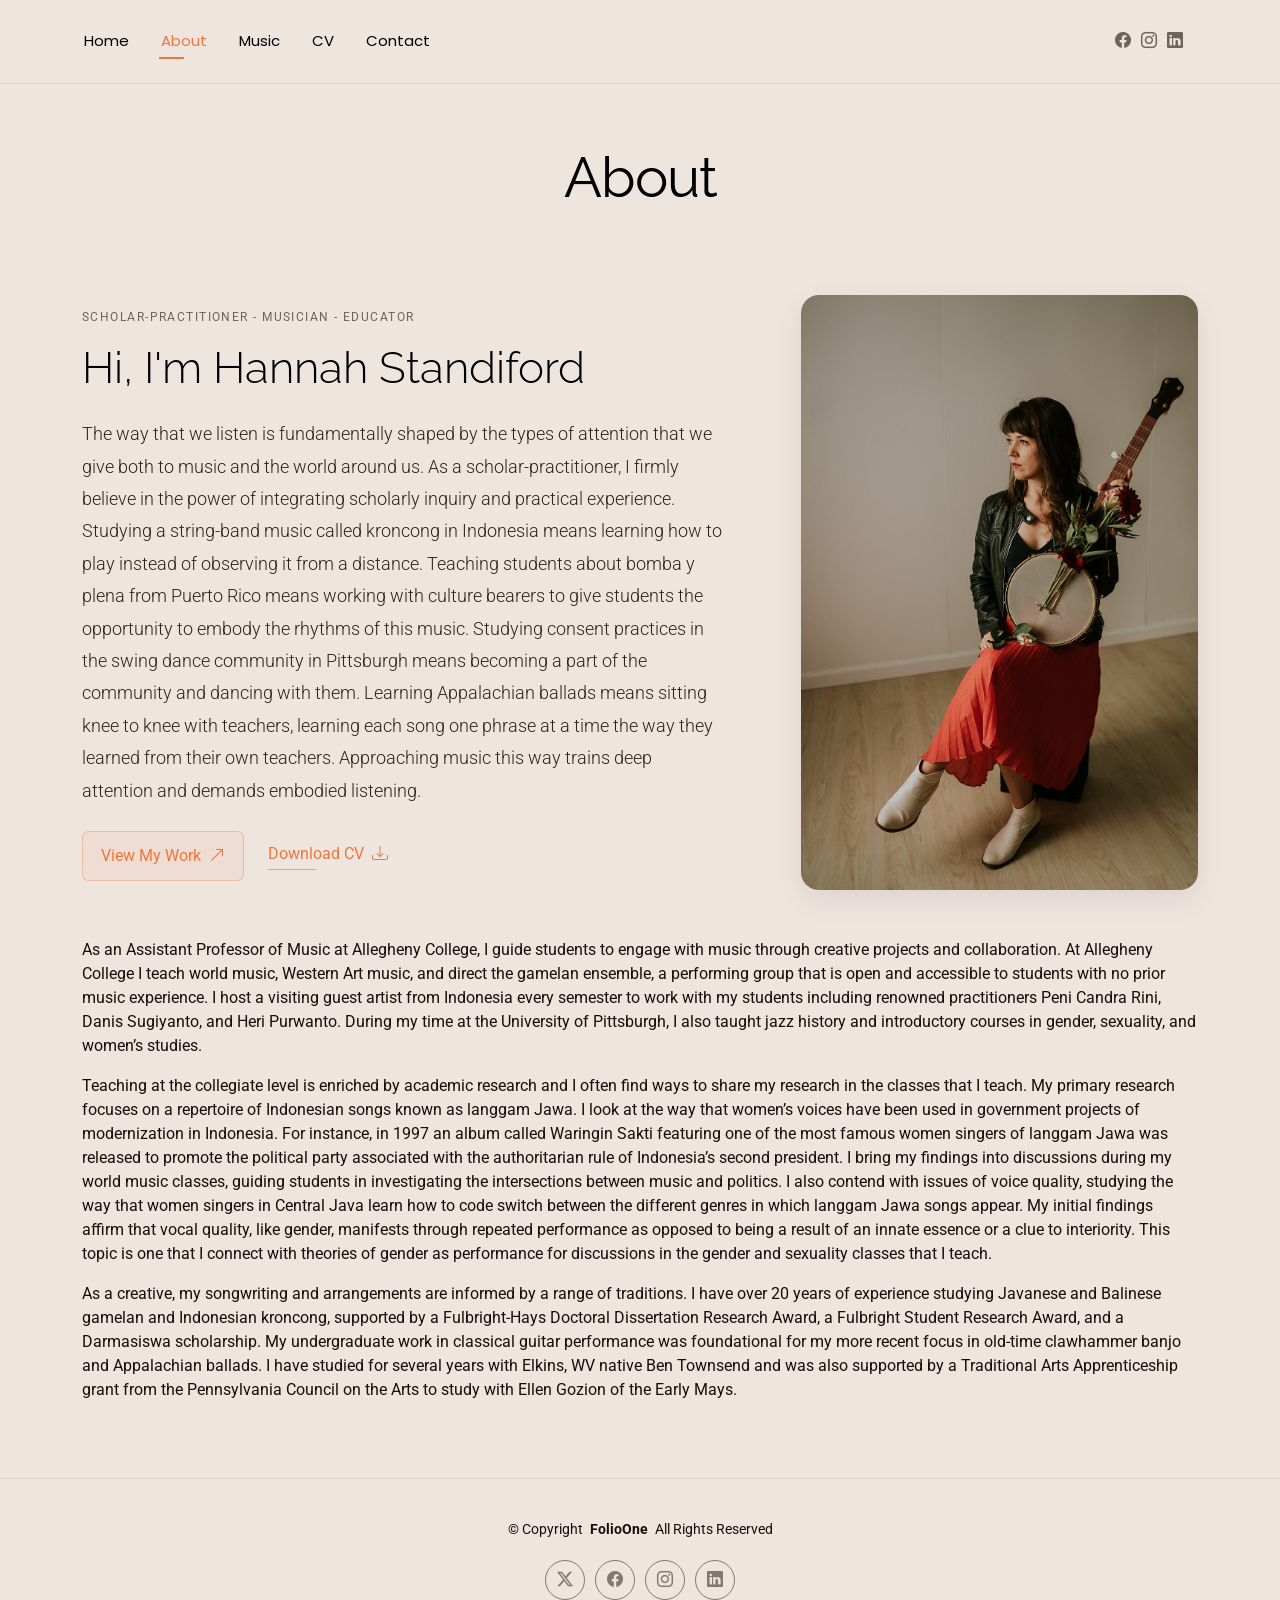
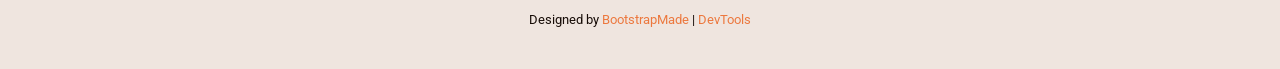
==== about.html @ afab9bd5 "complete first draft" ====
<!DOCTYPE html>
<html lang="en">

<head>
  <meta charset="utf-8">
  <meta content="width=device-width, initial-scale=1.0" name="viewport">
  <title>About Hannah</title>
  <meta name="description" content="">
  <meta name="keywords" content="">

  <!-- Favicons -->
  <link href="assets/img/favicon.png" rel="icon">
  <link href="assets/img/apple-touch-icon.png" rel="apple-touch-icon">

  <!-- Fonts -->
  <link href="https://fonts.googleapis.com" rel="preconnect">
  <link href="https://fonts.gstatic.com" rel="preconnect" crossorigin>
  <link href="https://fonts.googleapis.com/css2?family=Roboto:ital,wght@0,100;0,300;0,400;0,500;0,700;0,900;1,100;1,300;1,400;1,500;1,700;1,900&family=Poppins:ital,wght@0,100;0,200;0,300;0,400;0,500;0,600;0,700;0,800;0,900;1,100;1,200;1,300;1,400;1,500;1,600;1,700;1,800;1,900&family=Raleway:ital,wght@0,100;0,200;0,300;0,400;0,500;0,600;0,700;0,800;0,900;1,100;1,200;1,300;1,400;1,500;1,600;1,700;1,800;1,900&display=swap" rel="stylesheet">

  <!-- Vendor CSS Files -->
  <link href="assets/vendor/bootstrap/css/bootstrap.min.css" rel="stylesheet">
  <link href="assets/vendor/bootstrap-icons/bootstrap-icons.css" rel="stylesheet">
  <link href="assets/vendor/aos/aos.css" rel="stylesheet">
  <link href="assets/vendor/swiper/swiper-bundle.min.css" rel="stylesheet">
  <link href="assets/vendor/glightbox/css/glightbox.min.css" rel="stylesheet">

  <!-- Main CSS File -->
  <link href="assets/css/main.css" rel="stylesheet">

  <!-- =======================================================
  * Template Name: FolioOne
  * Template URL: https://bootstrapmade.com/folioone-bootstrap-portfolio-website-template/
  * Updated: Aug 23 2025 with Bootstrap v5.3.7
  * Author: BootstrapMade.com
  * License: https://bootstrapmade.com/license/
  ======================================================== -->
</head>

<body class="about-page">

  <header id="header" class="header d-flex align-items-center light-background sticky-top">
    <div class="container position-relative d-flex align-items-center justify-content-between">
      <nav id="navmenu" class="navmenu">
        <ul>
          <li><a href="index.html">Home</a></li>
          <li><a href="about.html" class="active">About</a></li>
          <li><a href="portfolio.html">Music</a></li>
          <li><a href="cv.pdf">CV</a></li>
          <li><a href="contact.html">Contact</a></li>
        </ul>
        <i class="mobile-nav-toggle d-xl-none bi bi-list"></i>
      </nav>

      <div class="header-social-links">
        <a href="https://www.facebook.com/hannah.m.standiford/" class="facebook"><i class="bi bi-facebook"></i></a>
        <a href="https://www.instagram.com/mrmisshannahmarie/" class="instagram"><i class="bi bi-instagram"></i></a>
        <a href="https://www.linkedin.com/in/hannah-standiford-8b935712a" class="linkedin"><i class="bi bi-linkedin"></i></a>
      </div>

    </div>
  </header>

  <main class="main">

    <!-- About Section -->
    <section id="about" class="about section">

      <!-- Section Title -->
      <div class="container section-title" data-aos="fade-up">
        <h2>About</h2>
        <!-- <p>Necessitatibus eius consequatur ex aliquid fuga eum quidem sint consectetur velit. Sed ut perspiciatis unde omnis iste natus error sit voluptatem accusantium doloremque laudantium totam rem aperiam</p> -->
      </div><!-- End Section Title -->

      <div class="container" data-aos="fade-up" data-aos-delay="100">

        <!-- Intro + Photo -->
        <div class="row align-items-center justify-content-between gy-5 mb-5">
          <div class="col-lg-7" data-aos="fade-right" data-aos-delay="150">
            <div class="intro-content">
              <span class="eyebrow">Scholar-Practitioner - Musician - Educator</span>
              <h2 class="headline">Hi, I'm Hannah Standiford</h2>
              <p class="lead">
                The way that we listen is fundamentally shaped by the types of attention that we give both to music and the world around us. As a scholar-practitioner, I firmly believe in the power of integrating scholarly inquiry and practical experience. Studying a string-band music called kroncong in Indonesia means learning how to play instead of observing it from a distance. Teaching students about bomba y plena from Puerto Rico means working with culture bearers to give students the opportunity to embody the rhythms of this music. Studying consent practices in the swing dance community in Pittsburgh means becoming a part of the community and dancing with them. Learning Appalachian ballads means sitting knee to knee with teachers, learning each song one phrase at a time the way they learned from their own teachers. Approaching music this way trains deep attention and demands embodied listening.
              </p>
              <div class="cta-group">
                <a href="portfolio.html" class="btn-ghost">
                  View My Work <i class="bi bi-arrow-up-right"></i>
                </a>
                <a href="cv.pdf" class="link-underline">
                  Download CV <i class="bi bi-download"></i>
                </a>
              </div>
            </div>
          </div>

          <div class="col-lg-5" data-aos="zoom-in" data-aos-delay="250">
            <figure class="profile-figure text-center text-lg-end">
              <img src="assets/img/portfolio/3Hannah.jpg" alt="Portrait of Hannah" class="img-fluid profile-photo">
            </figure>
          </div>
        </div>
        <!-- End Intro + Photo -->

        <p>As an Assistant Professor of Music at Allegheny College, I guide students to engage with music through creative projects and collaboration. At Allegheny College I teach world music, Western Art music, and direct the gamelan ensemble, a performing group that is open and accessible to students with no prior music experience. I host a visiting guest artist from Indonesia every semester to work with my students including renowned practitioners Peni Candra Rini, Danis Sugiyanto, and Heri Purwanto. During my time at the University of Pittsburgh, I also taught jazz history and introductory courses in gender, sexuality, and women’s studies.</p>
              <p>Teaching at the collegiate level is enriched by academic research and I often find ways to share my research in the classes that I teach. My primary research focuses on a repertoire of Indonesian songs known as langgam Jawa. I look at the way that women’s voices have been used in government projects of modernization in Indonesia. For instance, in 1997 an album called Waringin Sakti featuring one of the most famous women singers of langgam Jawa was released to promote the political party associated with the authoritarian rule of Indonesia’s second president. I bring my findings into discussions during my world music classes, guiding students in investigating the intersections between music and politics. I also contend with issues of voice quality, studying the way that women singers in Central Java learn how to code switch between the different genres in which langgam Jawa songs appear. My initial findings affirm that vocal quality, like gender, manifests through repeated performance as opposed to being a result of an innate essence or a clue to interiority. This topic is one that I connect with theories of gender as performance for discussions in the gender and sexuality classes that I teach.</p>
              <p>As a creative, my songwriting and arrangements are informed by a range of traditions. I have over 20 years of experience studying Javanese and Balinese gamelan and Indonesian kroncong, supported by a Fulbright-Hays Doctoral Dissertation Research Award, a Fulbright Student Research Award, and a Darmasiswa scholarship. My undergraduate work in classical guitar performance was foundational for my more recent focus in old-time clawhammer banjo and Appalachian ballads. I have studied for several years with Elkins, WV native Ben Townsend and was also supported by a Traditional Arts Apprenticeship grant from the Pennsylvania Council on the Arts to study with Ellen Gozion of the Early Mays.</p>
  </main>

  <footer id="footer" class="footer">

    <div class="container">
      <div class="copyright text-center ">
        <p>© <span>Copyright</span> <strong class="px-1 sitename">FolioOne</strong> <span>All Rights Reserved<br></span></p>
      </div>
      <div class="social-links d-flex justify-content-center">
        <a href=""><i class="bi bi-twitter-x"></i></a>
        <a href=""><i class="bi bi-facebook"></i></a>
        <a href=""><i class="bi bi-instagram"></i></a>
        <a href=""><i class="bi bi-linkedin"></i></a>
      </div>
      <div class="credits">
        <!-- All the links in the footer should remain intact. -->
        <!-- You can delete the links only if you've purchased the pro version. -->
        <!-- Licensing information: https://bootstrapmade.com/license/ -->
        <!-- Purchase the pro version with working PHP/AJAX contact form: [buy-url] -->
        Designed by <a href="https://bootstrapmade.com/">BootstrapMade</a> | <a href="https://bootstrapmade.com/tools/">DevTools</a>
      </div>
    </div>

  </footer>

  <!-- Scroll Top -->
  <a href="#" id="scroll-top" class="scroll-top d-flex align-items-center justify-content-center"><i class="bi bi-arrow-up-short"></i></a>

  <!-- Preloader -->
  <div id="preloader"></div>

  <!-- Vendor JS Files -->
  <script src="assets/vendor/bootstrap/js/bootstrap.bundle.min.js"></script>
  <script src="assets/vendor/php-email-form/validate.js"></script>
  <script src="assets/vendor/aos/aos.js"></script>
  <script src="assets/vendor/typed.js/typed.umd.js"></script>
  <script src="assets/vendor/waypoints/noframework.waypoints.js"></script>
  <script src="assets/vendor/purecounter/purecounter_vanilla.js"></script>
  <script src="assets/vendor/swiper/swiper-bundle.min.js"></script>
  <script src="assets/vendor/imagesloaded/imagesloaded.pkgd.min.js"></script>
  <script src="assets/vendor/isotope-layout/isotope.pkgd.min.js"></script>
  <script src="assets/vendor/glightbox/js/glightbox.min.js"></script>

  <!-- Main JS File -->
  <script src="assets/js/main.js"></script>

</body>

</html>
---- assets/css/main.css ----
/**
* Template Name: FolioOne
* Template URL: https://bootstrapmade.com/folioone-bootstrap-portfolio-website-template/
* Updated: Aug 23 2025 with Bootstrap v5.3.7
* Author: BootstrapMade.com
* License: https://bootstrapmade.com/license/
*/

/*--------------------------------------------------------------
# Font & Color Variables
# Help: https://bootstrapmade.com/color-system/
--------------------------------------------------------------*/
/* Fonts */
:root {
  --default-font: "Roboto",  system-ui, -apple-system, "Segoe UI", Roboto, "Helvetica Neue", Arial, "Noto Sans", "Liberation Sans", sans-serif, "Apple Color Emoji", "Segoe UI Emoji", "Segoe UI Symbol", "Noto Color Emoji";
  --heading-font: "Raleway",  sans-serif;
  --nav-font: "Poppins",  sans-serif;
}

/* Global Colors - The following color variables are used throughout the website. Updating them here will change the color scheme of the entire website */
:root { 
  --background-color: #EFE5DF; /* Background color for the entire website, including individual sections */
  --default-color: #180D08; /* Default color used for the majority of the text content across the entire website */
  --heading-color: #000000; /* Color for headings, subheadings and title throughout the website */
  --accent-color: #EC783E; /* Accent color that represents your brand on the website. It's used for buttons, links, and other elements that need to stand out */
  --surface-color: #EBE0D9; /* The surface color is used as a background of boxed elements within sections, such as cards, icon boxes, or other elements that require a visual separation from the global background. */
  --contrast-color: #000000; /* Contrast color for text, ensuring readability against backgrounds of accent, heading, or default colors. */
}

/* Nav Menu Colors - The following color variables are used specifically for the navigation menu. They are separate from the global colors to allow for more customization options */
:root {
  --nav-color: #000000;  /* The default color of the main navmenu links */
  --nav-hover-color: #EC783E; /* Applied to main navmenu links when they are hovered over or active */
  --nav-mobile-background-color: #DEC9BD; /* Used as the background color for mobile navigation menu */
  --nav-dropdown-background-color: #FAEEE8; /* Used as the background color for dropdown items that appear when hovering over primary navigation items */
  --nav-dropdown-color: #180D08; /* Used for navigation links of the dropdown items in the navigation menu. */
  --nav-dropdown-hover-color: #EC783E; /* Similar to --nav-hover-color, this color is applied to dropdown navigation links when they are hovered over. */
}

/* Color Presets - These classes override global colors when applied to any section or element, providing reuse of the sam color scheme. */

.light-background {
  --background-color: #142027;
  --surface-color: #325264;
}

.dark-background {
  --background-color: #0b1419;
  --default-color: #ffffff;
  --heading-color: #ffffff;
  --surface-color: #252525;
  --contrast-color: #ffffff;
}

/* Smooth scroll */
:root {
  scroll-behavior: smooth;
}

/*--------------------------------------------------------------
# General Styling & Shared Classes
--------------------------------------------------------------*/
body {
  color: var(--default-color);
  background-color: var(--background-color);
  font-family: var(--default-font);
}

a {
  color: var(--accent-color);
  text-decoration: none;
  transition: 0.3s;
}

a:hover {
  color: color-mix(in srgb, var(--accent-color), transparent 25%);
  text-decoration: none;
}

h1,
h2,
h3,
h4,
h5,
h6 {
  color: var(--heading-color);
  font-family: var(--heading-font);
}

/* PHP Email Form Messages
------------------------------*/
.php-email-form .error-message {
  display: none;
  background: #df1529;
  color: #ffffff;
  text-align: left;
  padding: 15px;
  margin-bottom: 24px;
  font-weight: 600;
}

.php-email-form .sent-message {
  display: none;
  color: #ffffff;
  background: #059652;
  text-align: center;
  padding: 15px;
  margin-bottom: 24px;
  font-weight: 600;
}

.php-email-form .loading {
  display: none;
  background: var(--surface-color);
  text-align: center;
  padding: 15px;
  margin-bottom: 24px;
}

.php-email-form .loading:before {
  content: "";
  display: inline-block;
  border-radius: 50%;
  width: 24px;
  height: 24px;
  margin: 0 10px -6px 0;
  border: 3px solid var(--accent-color);
  border-top-color: var(--surface-color);
  animation: php-email-form-loading 1s linear infinite;
}

@keyframes php-email-form-loading {
  0% {
    transform: rotate(0deg);
  }

  100% {
    transform: rotate(360deg);
  }
}

/*--------------------------------------------------------------
# Global Header
--------------------------------------------------------------*/
.header {
  --background-color: rgba(255, 255, 255, 0);
  color: var(--default-color);
  background-color: var(--background-color);
  padding: 15px 0;
  transition: all 0.5s;
  z-index: 997;
  border-bottom: 1px solid color-mix(in srgb, var(--default-color), transparent 92%);
}

.header .logo {
  line-height: 1;
}

.header .logo img {
  max-height: 36px;
  margin-right: 8px;
}

.header .logo h1 {
  font-size: 32px;
  margin: 0;
  font-weight: 400;
  color: var(--heading-color);
}

.header .header-social-links {
  padding-right: 15px;
}

.header .header-social-links a {
  color: color-mix(in srgb, var(--default-color), transparent 40%);
  padding-left: 6px;
  display: inline-block;
  transition: 0.3s;
  font-size: 16px;
}

.header .header-social-links a:hover {
  color: var(--default-color);
}

.header .header-social-links a i {
  line-height: 0px;
}

@media (max-width: 1200px) {
  .header .logo {
    order: 1;
  }

  .header .header-social-links {
    order: 2;
  }

  .header .navmenu {
    order: 3;
  }
}

/* Global Header on Scroll
------------------------------*/
.scrolled .header {
  --background-color: rgba(16, 26, 32, 0.9);
}

/*--------------------------------------------------------------
# Navigation Menu
--------------------------------------------------------------*/
/* Desktop Navigation */
@media (min-width: 1200px) {
  .navmenu {
    padding: 0;
  }

  .navmenu ul {
    margin: 0;
    padding: 0;
    display: flex;
    list-style: none;
    align-items: center;
  }

  .navmenu li {
    position: relative;
  }

  .navmenu>ul>li {
    white-space: nowrap;
    padding: 15px 28px 15px 0;
  }

  .navmenu>ul>li:last-child {
    padding-right: 0;
  }

  .navmenu a,
  .navmenu a:focus {
    color: var(--nav-color);
    font-size: 15px;
    padding: 0 2px;
    font-family: var(--nav-font);
    font-weight: 400;
    display: flex;
    align-items: center;
    justify-content: space-between;
    white-space: nowrap;
    transition: 0.3s;
    position: relative;
  }

  .navmenu a i,
  .navmenu a:focus i {
    font-size: 12px;
    line-height: 0;
    margin-left: 5px;
    transition: 0.3s;
  }

  .navmenu>ul>li>a:before {
    content: "";
    position: absolute;
    height: 2px;
    bottom: -6px;
    left: 0;
    background-color: var(--nav-hover-color);
    visibility: hidden;
    width: 0px;
    transition: all 0.3s ease-in-out 0s;
  }

  .navmenu a:hover:before,
  .navmenu li:hover>a:before,
  .navmenu .active:before {
    visibility: visible;
    width: 25px;
  }

  .navmenu li:hover>a,
  .navmenu .active,
  .navmenu .active:focus {
    color: var(--nav-hover-color);
  }

  .navmenu .dropdown ul {
    margin: 0;
    padding: 10px 0;
    background: var(--nav-dropdown-background-color);
    display: block;
    position: absolute;
    visibility: hidden;
    left: -5px;
    top: 130%;
    opacity: 0;
    transition: 0.3s;
    border-radius: 4px;
    z-index: 99;
    box-shadow: 0px 0px 30px rgba(0, 0, 0, 0.1);
  }

  .navmenu .dropdown ul li {
    min-width: 200px;
  }

  .navmenu .dropdown ul a {
    padding: 10px 20px;
    font-size: 15px;
    text-transform: none;
    color: var(--nav-dropdown-color);
  }

  .navmenu .dropdown ul a i {
    font-size: 12px;
  }

  .navmenu .dropdown ul a:hover,
  .navmenu .dropdown ul .active:hover,
  .navmenu .dropdown ul li:hover>a {
    color: var(--nav-dropdown-hover-color);
  }

  .navmenu .dropdown:hover>ul {
    opacity: 1;
    top: 100%;
    visibility: visible;
  }

  .navmenu .dropdown .dropdown ul {
    top: 0;
    left: -90%;
    visibility: hidden;
  }

  .navmenu .dropdown .dropdown:hover>ul {
    opacity: 1;
    top: 0;
    left: -100%;
    visibility: visible;
  }
}

/* Mobile Navigation */
@media (max-width: 1199px) {
  .mobile-nav-toggle {
    color: var(--nav-color);
    font-size: 28px;
    line-height: 0;
    margin-right: 10px;
    cursor: pointer;
    transition: color 0.3s;
  }

  .navmenu {
    padding: 0;
    z-index: 9997;
  }

  .navmenu ul {
    display: none;
    list-style: none;
    position: absolute;
    inset: 60px 20px 20px 20px;
    padding: 10px 0;
    margin: 0;
    border-radius: 6px;
    background-color: var(--nav-mobile-background-color);
    border: 1px solid color-mix(in srgb, var(--default-color), transparent 90%);
    box-shadow: none;
    overflow-y: auto;
    transition: 0.3s;
    z-index: 9998;
  }

  .navmenu a,
  .navmenu a:focus {
    color: var(--nav-dropdown-color);
    padding: 10px 20px;
    font-family: var(--nav-font);
    font-size: 17px;
    font-weight: 500;
    display: flex;
    align-items: center;
    justify-content: space-between;
    white-space: nowrap;
    transition: 0.3s;
  }

  .navmenu a i,
  .navmenu a:focus i {
    font-size: 12px;
    line-height: 0;
    margin-left: 5px;
    width: 30px;
    height: 30px;
    display: flex;
    align-items: center;
    justify-content: center;
    border-radius: 50%;
    transition: 0.3s;
    background-color: color-mix(in srgb, var(--accent-color), transparent 90%);
  }

  .navmenu a i:hover,
  .navmenu a:focus i:hover {
    background-color: var(--accent-color);
    color: var(--contrast-color);
  }

  .navmenu a:hover,
  .navmenu .active,
  .navmenu .active:focus {
    color: var(--nav-dropdown-hover-color);
  }

  .navmenu .active i,
  .navmenu .active:focus i {
    background-color: var(--accent-color);
    color: var(--contrast-color);
    transform: rotate(180deg);
  }

  .navmenu .dropdown ul {
    position: static;
    display: none;
    z-index: 99;
    padding: 10px 0;
    margin: 10px 20px;
    background-color: var(--nav-dropdown-background-color);
    transition: all 0.5s ease-in-out;
  }

  .navmenu .dropdown ul ul {
    background-color: rgba(33, 37, 41, 0.1);
  }

  .navmenu .dropdown>.dropdown-active {
    display: block;
    background-color: rgba(33, 37, 41, 0.03);
  }

  .mobile-nav-active {
    overflow: hidden;
  }

  .mobile-nav-active .mobile-nav-toggle {
    color: #fff;
    position: absolute;
    font-size: 32px;
    top: 15px;
    right: 15px;
    margin-right: 0;
    z-index: 9999;
  }

  .mobile-nav-active .navmenu {
    position: fixed;
    overflow: hidden;
    inset: 0;
    background: rgba(33, 37, 41, 0.8);
    transition: 0.3s;
  }

  .mobile-nav-active .navmenu>ul {
    display: block;
  }
}

/*--------------------------------------------------------------
# Global Footer
--------------------------------------------------------------*/
.footer {
  color: var(--default-color);
  background-color: var(--background-color);
  font-size: 14px;
  padding: 40px 0;
  position: relative;
  border-top: 1px solid color-mix(in srgb, var(--default-color), transparent 92%);
}

.footer .copyright p {
  margin-bottom: 0;
}

.footer .social-links {
  margin-top: 20px;
}

.footer .social-links a {
  display: flex;
  align-items: center;
  justify-content: center;
  width: 40px;
  height: 40px;
  border-radius: 50%;
  border: 1px solid color-mix(in srgb, var(--default-color), transparent 50%);
  font-size: 16px;
  color: color-mix(in srgb, var(--default-color), transparent 50%);
  margin: 0 5px;
  transition: 0.3s;
}

.footer .social-links a:hover {
  color: var(--accent-color);
  border-color: var(--accent-color);
}

.footer .credits {
  margin-top: 10px;
  font-size: 13px;
  text-align: center;
}

/*--------------------------------------------------------------
# Preloader
--------------------------------------------------------------*/
#preloader {
  position: fixed;
  inset: 0;
  z-index: 9999;
  overflow: hidden;
  background-color: var(--background-color);
  transition: all 0.6s ease-out;
  width: 100%;
  height: 100vh;
}

#preloader:before,
#preloader:after {
  content: "";
  position: absolute;
  border: 4px solid var(--accent-color);
  border-radius: 50%;
  animation: animate-preloader 2s cubic-bezier(0, 0.2, 0.8, 1) infinite;
}

#preloader:after {
  animation-delay: -0.5s;
}

@keyframes animate-preloader {
  0% {
    width: 10px;
    height: 10px;
    top: calc(50% - 5px);
    left: calc(50% - 5px);
    opacity: 1;
  }

  100% {
    width: 72px;
    height: 72px;
    top: calc(50% - 36px);
    left: calc(50% - 36px);
    opacity: 0;
  }
}

/*--------------------------------------------------------------
# Scroll Top Button
--------------------------------------------------------------*/
.scroll-top {
  position: fixed;
  visibility: hidden;
  opacity: 0;
  right: 15px;
  bottom: -15px;
  z-index: 99999;
  background-color: var(--accent-color);
  width: 44px;
  height: 44px;
  border-radius: 50px;
  transition: all 0.4s;
}

.scroll-top i {
  font-size: 24px;
  color: var(--contrast-color);
  line-height: 0;
}

.scroll-top:hover {
  background-color: color-mix(in srgb, var(--accent-color), transparent 20%);
  color: var(--contrast-color);
}

.scroll-top.active {
  visibility: visible;
  opacity: 1;
  bottom: 15px;
}

/*--------------------------------------------------------------
# Disable aos animation delay on mobile devices
--------------------------------------------------------------*/
@media screen and (max-width: 768px) {
  [data-aos-delay] {
    transition-delay: 0 !important;
  }
}

/*--------------------------------------------------------------
# Global Page Titles & Breadcrumbs
--------------------------------------------------------------*/
.page-title {
  color: var(--default-color);
  background-color: var(--background-color);
  position: relative;
}

.page-title .heading {
  padding: 80px 0;
  border-top: 1px solid color-mix(in srgb, var(--default-color), transparent 90%);
}

.page-title .heading h1 {
  font-size: 38px;
  font-weight: 700;
}

.page-title nav {
  background-color: color-mix(in srgb, var(--default-color), transparent 96%);
  padding: 20px 0;
}

.page-title nav ol {
  display: flex;
  flex-wrap: wrap;
  list-style: none;
  padding: 0;
  margin: 0;
  font-size: 16px;
  font-weight: 400;
}

.page-title nav ol li+li {
  padding-left: 10px;
}

.page-title nav ol li+li::before {
  content: "/";
  display: inline-block;
  padding-right: 10px;
  color: color-mix(in srgb, var(--default-color), transparent 70%);
}

/*--------------------------------------------------------------
# Global Sections
--------------------------------------------------------------*/
section,
.section {
  color: var(--default-color);
  background-color: var(--background-color);
  padding: 60px 0;
  scroll-margin-top: 100px;
  overflow: clip;
}

@media (max-width: 1199px) {

  section,
  .section {
    scroll-margin-top: 66px;
  }
}

/*--------------------------------------------------------------
# Global Section Titles
--------------------------------------------------------------*/
.section-title {
  text-align: center;
  padding-bottom: 60px;
  position: relative;
}

.section-title h2 {
  font-size: 3.5rem;
  font-weight: 400;
  line-height: 1.2;
  color: var(--heading-color);
  margin-bottom: 1.5rem;
  letter-spacing: -1px;
}

@media (max-width: 768px) {
  .section-title h2 {
    font-size: 2.5rem;
  }
}

.section-title p {
  font-size: 1.125rem;
  line-height: 1.8;
  color: color-mix(in srgb, var(--default-color), transparent 25%);
  max-width: 900px;
  margin: 0 auto;
  text-wrap: balance;
}

/*--------------------------------------------------------------
# Hero Section
--------------------------------------------------------------*/
.hero {
  padding: 80px 0;
  min-height: 100vh;
  display: flex;
  align-items: center;
}

.hero .hero-content h1 {
  font-size: 3.5rem;
  font-weight: 700;
  margin-bottom: 1rem;
  line-height: 1.2;
}

.hero .hero-content h1 .highlight {
  color: var(--accent-color);
  position: relative;
}

.hero .hero-content h1 .highlight::after {
  content: "";
  position: absolute;
  bottom: 0;
  left: 0;
  width: 100%;
  height: 3px;
  background: linear-gradient(90deg, var(--accent-color), color-mix(in srgb, var(--accent-color), transparent 50%));
  border-radius: 2px;
}

@media (max-width: 768px) {
  .hero .hero-content h1 {
    font-size: 2.5rem;
  }
}

.hero .hero-content h2 {
  font-size: 1.5rem;
  font-weight: 400;
  margin-bottom: 2rem;
  color: color-mix(in srgb, var(--default-color), transparent 20%);
}

.hero .hero-content h2 .typed {
  color: var(--accent-color);
  font-weight: 600;
}

@media (max-width: 768px) {
  .hero .hero-content h2 {
    font-size: 1.25rem;
  }
}

.hero .hero-content p {
  font-size: 1.1rem;
  line-height: 1.6;
  margin-bottom: 2.5rem;
  color: color-mix(in srgb, var(--default-color), transparent 30%);
}

.hero .hero-actions {
  display: flex;
  gap: 1rem;
  margin-bottom: 3rem;
}

.hero .hero-actions .btn {
  padding: 12px 30px;
  border-radius: 50px;
  font-weight: 600;
  text-decoration: none;
  transition: all 0.3s ease;
  border: 2px solid;
}

.hero .hero-actions .btn.btn-primary {
  background: var(--accent-color);
  color: var(--contrast-color);
  border-color: var(--accent-color);
}

.hero .hero-actions .btn.btn-primary:hover {
  background: color-mix(in srgb, var(--accent-color), black 15%);
  border-color: color-mix(in srgb, var(--accent-color), black 15%);
  transform: translateY(-2px);
}

.hero .hero-actions .btn.btn-outline {
  background: transparent;
  color: var(--accent-color);
  border-color: var(--accent-color);
}

.hero .hero-actions .btn.btn-outline:hover {
  transform: translateY(-2px);
}

@media (max-width: 576px) {
  .hero .hero-actions {
    flex-direction: column;
  }

  .hero .hero-actions .btn {
    text-align: center;
  }
}

.hero .social-links {
  display: flex;
  gap: 1rem;
}

.hero .social-links a {
  width: 45px;
  height: 45px;
  background: var(--surface-color);
  border-radius: 50%;
  display: flex;
  align-items: center;
  justify-content: center;
  color: var(--default-color);
  font-size: 1.2rem;
  transition: all 0.3s ease;
}

.hero .social-links a:hover {
  background: var(--accent-color);
  color: var(--contrast-color);
  transform: translateY(-3px);
  box-shadow: 0 8px 25px color-mix(in srgb, var(--accent-color), transparent 70%);
}

.hero .hero-image {
  position: relative;
}

.hero .hero-image .image-wrapper {
  position: relative;
  max-width: 450px;
  margin: 0 auto;
}

.hero .hero-image .image-wrapper img {
  border-radius: 20px;
  box-shadow: 0 5px 15px color-mix(in srgb, var(--default-color), transparent 95%);
  transition: transform 0.3s ease;
}

.hero .hero-image .image-wrapper img:hover {
  transform: scale(1.02);
}

.hero .hero-image .floating-elements {
  position: absolute;
  top: 0;
  left: 0;
  right: 0;
  bottom: 0;
  pointer-events: none;
}

.hero .hero-image .floating-elements .floating-card {
  position: absolute;
  background: var(--surface-color);
  padding: 15px 20px;
  border-radius: 15px;
  box-shadow: 0 10px 30px color-mix(in srgb, var(--default-color), transparent 90%);
  display: flex;
  align-items: center;
  gap: 10px;
  font-weight: 600;
  animation: float 3s ease-in-out infinite;
}

.hero .hero-image .floating-elements .floating-card i {
  font-size: 1.5rem;
  color: var(--accent-color);
}

.hero .hero-image .floating-elements .floating-card.design {
  top: 10%;
  right: -10%;
  animation-delay: 0s;
}

.hero .hero-image .floating-elements .floating-card.code {
  bottom: 30%;
  left: -15%;
  animation-delay: 1s;
}

.hero .hero-image .floating-elements .floating-card.creativity {
  top: 60%;
  right: -5%;
  animation-delay: 2s;
}

@media (max-width: 992px) {
  .hero .hero-image .floating-elements .floating-card {
    display: none;
  }
}

@keyframes float {

  0%,
  100% {
    transform: translateY(0px);
  }

  50% {
    transform: translateY(-10px);
  }
}

@media (max-width: 992px) {
  .hero .hero-content {
    text-align: center;
    margin-bottom: 3rem;
  }
}

/*--------------------------------------------------------------
# About Section
--------------------------------------------------------------*/
.about .intro-content .eyebrow {
  display: inline-block;
  letter-spacing: 0.12em;
  text-transform: uppercase;
  font-size: 12px;
  color: color-mix(in srgb, var(--default-color), transparent 40%);
  margin-bottom: 16px;
}

.about .intro-content .headline {
  font-family: var(--heading-font);
  font-weight: 300;
  line-height: 1.2;
  font-size: clamp(28px, 4vw, 44px);
  margin: 0 0 24px 0;
}

.about .intro-content .lead {
  font-size: 18px;
  line-height: 1.8;
  color: color-mix(in srgb, var(--default-color), transparent 10%);
  margin-bottom: 24px;
}

.about .intro-content p {
  line-height: 1.8;
  margin-bottom: 24px;
  color: color-mix(in srgb, var(--default-color), transparent 5%);
}

.about .intro-content .cta-group {
  display: flex;
  gap: 24px;
  align-items: center;
  margin-top: 24px;
}

.about .intro-content .cta-group .btn-ghost {
  display: inline-flex;
  align-items: center;
  gap: 8px;
  padding: 12px 18px;
  border-radius: 6px;
  color: var(--accent-color);
  background: color-mix(in srgb, var(--accent-color), transparent 92%);
  border: 1px solid color-mix(in srgb, var(--accent-color), transparent 70%);
  transition: 0.3s ease-in-out;
}

.about .intro-content .cta-group .btn-ghost:hover,
.about .intro-content .cta-group .btn-ghost:focus {
  color: var(--contrast-color);
  background: var(--accent-color);
  border-color: var(--accent-color);
  outline: none;
  box-shadow: 0 0 0 3px color-mix(in srgb, var(--accent-color), transparent 70%);
}

.about .intro-content .cta-group .link-underline {
  display: inline-flex;
  align-items: center;
  gap: 8px;
  position: relative;
  color: var(--accent-color);
  padding-bottom: 4px;
  transition: 0.3s ease-in-out;
}

.about .intro-content .cta-group .link-underline::after {
  content: "";
  position: absolute;
  left: 0;
  right: 0;
  bottom: 0;
  height: 1px;
  background: color-mix(in srgb, var(--accent-color), transparent 40%);
  transform: scaleX(0.4);
  transform-origin: left;
  transition: 0.3s ease-in-out;
}

.about .intro-content .cta-group .link-underline:hover,
.about .intro-content .cta-group .link-underline:focus {
  color: color-mix(in srgb, var(--accent-color), transparent 10%);
  outline: none;
}

.about .intro-content .cta-group .link-underline:hover::after,
.about .intro-content .cta-group .link-underline:focus::after {
  transform: scaleX(1);
}

.about .profile-figure {
  margin: 0;
}

.about .profile-figure .profile-photo {
  width: 88%;
  max-width: 440px;
  border-radius: 18px;
  box-shadow: 0 10px 30px color-mix(in srgb, var(--default-color), transparent 92%);
  transform: translateY(0);
  transition: transform 0.3s ease-in-out;
}

.about .profile-figure .profile-caption {
  margin-top: 24px;
  display: flex;
  align-items: center;
  justify-content: center;
}

.about .profile-figure .profile-caption .meta {
  font-size: 14px;
  color: color-mix(in srgb, var(--default-color), transparent 20%);
}

.about .profile-figure .profile-caption .meta .funfact {
  font-size: 13px;
  margin-top: 4px;
  color: color-mix(in srgb, var(--default-color), transparent 35%);
}

.about .profile-figure:hover .profile-photo {
  transform: translateY(-4px);
}

.about .skill-item {
  padding: 24px;
  border-radius: 6px;
  transition: 0.3s ease-in-out;
  background: color-mix(in srgb, var(--surface-color), var(--accent-color) 2%);
  border: 1px solid color-mix(in srgb, var(--default-color), transparent 88%);
  height: 100%;
}

.about .skill-item i {
  font-size: 24px;
  color: var(--accent-color);
  margin-bottom: 16px;
  display: inline-block;
}

.about .skill-item h3 {
  font-size: 16px;
  margin-bottom: 6px;
  font-weight: 500;
}

.about .skill-item p {
  margin: 0;
  font-size: 14px;
  color: color-mix(in srgb, var(--default-color), transparent 25%);
}

.about .skill-item:hover {
  transform: translateY(-3px);
  border-color: color-mix(in srgb, var(--accent-color), transparent 60%);
  box-shadow: 0 10px 30px color-mix(in srgb, var(--default-color), transparent 92%);
}

.about .timeline-item {
  position: relative;
  padding-left: 26px;
}

.about .timeline-item time {
  display: inline-block;
  font-size: 12px;
  letter-spacing: 0.08em;
  text-transform: uppercase;
  color: color-mix(in srgb, var(--default-color), transparent 45%);
  margin-bottom: 6px;
}

.about .timeline-item h4 {
  font-size: 18px;
  font-weight: 400;
  margin: 0 0 6px;
}

.about .timeline-item p {
  font-size: 14px;
  color: color-mix(in srgb, var(--default-color), transparent 25%);
  margin: 0;
}

.about .timeline-item .dot {
  position: absolute;
  left: 0;
  top: 4px;
  width: 10px;
  height: 10px;
  border-radius: 50%;
  background: var(--accent-color);
  box-shadow: 0 0 0 6px color-mix(in srgb, var(--accent-color), transparent 80%);
}

.about .personal-quote {
  padding: 24px 0;
}

.about .personal-quote p {
  font-family: var(--heading-font);
  font-weight: 300;
  font-size: clamp(20px, 3vw, 28px);
  line-height: 1.5;
  color: color-mix(in srgb, var(--default-color), transparent 5%);
  margin: 0 auto;
  max-width: 800px;
}

.about .fact-pill {
  display: flex;
  align-items: center;
  justify-content: center;
  gap: 10px;
  padding: 10px 14px;
  border-radius: 999px;
  border: 1px solid color-mix(in srgb, var(--default-color), transparent 85%);
  background: var(--surface-color);
  color: color-mix(in srgb, var(--default-color), transparent 10%);
  transition: 0.3s ease-in-out;
}

.about .fact-pill i {
  color: var(--accent-color);
}

.about .fact-pill span {
  font-size: 14px;
}

.about .fact-pill:hover {
  transform: translateY(-2px);
  border-color: color-mix(in srgb, var(--accent-color), transparent 60%);
  box-shadow: 0 10px 30px color-mix(in srgb, var(--default-color), transparent 92%);
}

.about .fact-pill:focus-within {
  box-shadow: 0 0 0 3px color-mix(in srgb, var(--accent-color), transparent 70%);
}

@media (max-width: 992px) {
  .about .profile-figure {
    text-align: center !important;
  }

  .about .profile-figure .profile-photo {
    width: 72%;
  }

  .about .intro-content .cta-group {
    flex-wrap: wrap;
  }
}

@media (max-width: 576px) {
  .about .profile-figure .profile-photo {
    width: 100%;
  }
}

/*--------------------------------------------------------------
# Skills Section
--------------------------------------------------------------*/
.skills .skill-box {
  background-color: var(--surface-color);
  padding: 2rem;
  border-radius: 8px;
  box-shadow: 0 0 20px rgba(0, 0, 0, 0.05);
}

.skills .skill-box h3 {
  font-size: 1.2rem;
  margin-bottom: 1rem;
  font-weight: 600;
}

.skills .skill-box p {
  font-size: 0.9rem;
  margin-bottom: 0.8rem;
  opacity: 0.6;
}

.skills .skill-box .progress {
  background-color: color-mix(in srgb, var(--accent-color), transparent 85%);
  border-radius: 50px;
  height: 8px;
  margin-top: 5px;
  overflow: hidden;
}

.skills .skill-box .progress .progress-bar {
  background-color: var(--accent-color);
  height: 100%;
  position: relative;
  border-radius: 50px;
  transition: 0.9s;
  width: 1px;
}

/*--------------------------------------------------------------
# Stats Section
--------------------------------------------------------------*/
.stats .avatars {
  position: relative;
}

.stats .avatars img {
  width: 60px;
  height: 60px;
  border: 3px solid var(--accent-color);
  margin-right: -15px;
  transition: transform 0.3s ease;
}

.stats .avatars img:hover {
  transform: translateY(-5px);
  z-index: 2;
}

.stats .counters h2 {
  color: var(--heading-color);
  font-size: 48px;
  font-weight: 700;
  margin-bottom: 10px;
}

.stats .counters h2 span {
  display: inline-block;
}

.stats .counters p {
  color: var(--default-color);
  font-size: 18px;
  margin: 0;
  opacity: 0.9;
}

@media (max-width: 991px) {
  .stats .row {
    text-align: center;
  }

  .stats .avatars {
    justify-content: center;
    margin-bottom: 40px;
  }

  .stats .counters h2 {
    font-size: 36px;
  }

  .stats .counters p {
    font-size: 16px;
  }

  .stats .counters .col-md-4 {
    margin-bottom: 30px;
  }

  .stats .counters .col-md-4:last-child {
    margin-bottom: 0;
  }
}

@media (max-width: 576px) {
  .stats {
    padding: 60px 0;
  }

  .stats .avatars {
    flex-wrap: wrap;
    justify-content: center;
  }

  .stats .avatars img {
    margin: 0 -8px;
  }
}

/*--------------------------------------------------------------
# Testimonials Section
--------------------------------------------------------------*/
.testimonials .testimonials-carousel,
.testimonials .testimonials-slider {
  overflow: hidden;
}

.testimonials .testimonial-item .testimonial-content {
  border-left: 3px solid var(--accent-color);
  padding-left: 30px;
}

.testimonials .testimonial-item .testimonial-img {
  border-radius: 50%;
  border: 4px solid var(--background-color);
  margin: 0 auto;
}

.testimonials .testimonial-item h3 {
  font-size: 20px;
  font-weight: bold;
  margin: 10px 0 5px 0;
}

.testimonials .testimonial-item h4 {
  font-size: 14px;
  color: color-mix(in srgb, var(--default-color), transparent 40%);
  margin: 0 0 10px 0;
}

.testimonials .testimonial-item .stars i {
  color: #ffc107;
  margin: 0 1px;
}

.testimonials .testimonial-item .quote-icon-left,
.testimonials .testimonial-item .quote-icon-right {
  color: color-mix(in srgb, var(--accent-color), transparent 50%);
  font-size: 26px;
  line-height: 0;
}

.testimonials .testimonial-item .quote-icon-left {
  display: inline-block;
  left: -5px;
  position: relative;
}

.testimonials .testimonial-item .quote-icon-right {
  display: inline-block;
  right: -5px;
  position: relative;
  top: 10px;
  transform: scale(-1, -1);
}

.testimonials .testimonial-item p {
  font-style: italic;
}

.testimonials .swiper-wrapper {
  height: auto;
}

.testimonials .swiper-pagination {
  margin-top: 30px;
  position: relative;
}

.testimonials .swiper-pagination .swiper-pagination-bullet {
  width: 12px;
  height: 12px;
  background-color: color-mix(in srgb, var(--default-color), transparent 85%);
  opacity: 1;
}

.testimonials .swiper-pagination .swiper-pagination-bullet-active {
  background-color: var(--accent-color);
}

/*--------------------------------------------------------------
# Resume Section
--------------------------------------------------------------*/
.resume .resume-item {
  margin-bottom: 3rem;
}

.resume .resume-item .resume-title {
  font-size: 1.75rem;
  font-weight: 700;
  margin-bottom: 1.5rem;
  padding-bottom: 1.5rem;
  position: relative;
  color: var(--heading-color);
}

.resume .resume-item .resume-title::after {
  content: "";
  position: absolute;
  display: block;
  width: 50px;
  height: 3px;
  background: var(--accent-color);
  bottom: 0;
  left: 0;
}

.resume .resume-item .resume-content {
  padding-left: 1.25rem;
  border-left: 2px solid color-mix(in srgb, var(--accent-color), transparent 85%);
}

.resume .resume-item article {
  position: relative;
  margin-bottom: 2.5rem;
}

.resume .resume-item article::before {
  content: "";
  position: absolute;
  width: 16px;
  height: 16px;
  border-radius: 50%;
  left: -1.8rem;
  top: 0.25rem;
  background: var(--background-color);
  border: 2px solid var(--accent-color);
}

.resume .resume-item article h4 {
  font-size: 1.25rem;
  font-weight: 600;
  margin-bottom: 0.5rem;
  color: var(--heading-color);
}

.resume .resume-item article h5 {
  font-size: 1rem;
  background: color-mix(in srgb, var(--accent-color), transparent 92%);
  padding: 0.375rem 0.75rem;
  display: inline-block;
  font-weight: 600;
  margin: 0.5rem 0;
  color: var(--accent-color);
  border-radius: 4px;
}

.resume .resume-item article .institution,
.resume .resume-item article .company {
  font-size: 1rem;
  margin-bottom: 1rem;
  color: color-mix(in srgb, var(--default-color), transparent 25%);
}

.resume .resume-item article p {
  margin-bottom: 1rem;
}

.resume .resume-item article ul {
  padding-left: 1.25rem;
  margin-bottom: 0;
}

.resume .resume-item article ul li {
  padding-bottom: 0.75rem;
  position: relative;
}

.resume .resume-item article ul li:last-child {
  padding-bottom: 0;
}

.resume .skill-item {
  margin-bottom: 2rem;
}

.resume .skill-item h4 {
  font-size: 1rem;
  font-weight: 600;
  margin-bottom: 0.75rem;
  color: var(--heading-color);
}

.resume .skill-item .progress {
  height: 0.75rem;
  background-color: color-mix(in srgb, var(--accent-color), transparent 92%);
  border-radius: 1rem;
  overflow: visible;
}

.resume .skill-item .progress .progress-bar {
  background-color: var(--accent-color);
  position: relative;
  border-radius: 1rem;
  width: 0;
  transition: width 1s ease;
}

.resume .skill-item .progress .progress-bar::after {
  content: attr(aria-valuenow) "%";
  position: absolute;
  right: 0;
  top: -1.75rem;
  font-size: 0.875rem;
  font-weight: 600;
  color: var(--accent-color);
}

@media (max-width: 991.98px) {
  .resume .resume-item {
    margin-bottom: 2rem;
  }
}

@media (max-width: 767.98px) {
  .resume .resume-content {
    padding-left: 1rem !important;
  }

  .resume article::before {
    left: -2rem !important;
  }
}

/*--------------------------------------------------------------
# Services Section
--------------------------------------------------------------*/
.services .service-item {
  display: flex;
  background-color: var(--surface-color);
  border-radius: 12px;
  padding: 2rem;
  height: 100%;
  position: relative;
  overflow: hidden;
  box-shadow: 0 5px 20px rgba(0, 0, 0, 0.03);
  transition: all 0.4s ease;
}

.services .service-item::before {
  content: "";
  position: absolute;
  left: 0;
  top: 0;
  height: 100%;
  width: 4px;
  background-color: var(--accent-color);
  transform: scaleY(0);
  transform-origin: bottom;
  transition: transform 0.4s cubic-bezier(0.65, 0, 0.35, 1);
}

.services .service-item:hover {
  box-shadow: 0 10px 30px rgba(0, 0, 0, 0.08);
  transform: translateY(-5px);
}

.services .service-item:hover::before {
  transform: scaleY(1);
}

.services .service-item:hover .service-icon {
  background-color: var(--accent-color);
  color: var(--contrast-color);
  transform: rotateY(180deg);
}

.services .service-item:hover .service-icon i {
  transform: rotateY(180deg);
}

.services .service-item:hover .service-link i {
  transform: translateX(5px);
}

.services .service-icon {
  flex-shrink: 0;
  width: 70px;
  height: 70px;
  border-radius: 12px;
  background-color: color-mix(in srgb, var(--accent-color), transparent 90%);
  color: var(--accent-color);
  display: flex;
  align-items: center;
  justify-content: center;
  margin-right: 1.5rem;
  transition: all 0.5s ease;
}

.services .service-icon i {
  font-size: 2rem;
  transition: transform 0.5s ease;
}

.services .service-content {
  flex-grow: 1;
}

.services .service-content h3 {
  font-size: 1.4rem;
  margin-bottom: 1rem;
  font-weight: 700;
  color: var(--heading-color);
}

.services .service-content p {
  margin-bottom: 1.25rem;
  color: color-mix(in srgb, var(--default-color), transparent 20%);
}

.services .service-link {
  display: inline-flex;
  align-items: center;
  color: var(--accent-color);
  font-weight: 600;
  text-decoration: none;
  transition: color 0.3s ease;
}

.services .service-link span {
  margin-right: 0.5rem;
}

.services .service-link i {
  transition: transform 0.3s ease;
}

.services .service-link:hover {
  color: color-mix(in srgb, var(--accent-color), transparent 25%);
}

@media (max-width: 767.98px) {
  .services .service-item {
    padding: 1.5rem;
    margin-bottom: 1rem;
  }

  .services .service-icon {
    width: 60px;
    height: 60px;
    margin-right: 1rem;
  }

  .services .service-icon i {
    font-size: 1.5rem;
  }

  .services .service-content h3 {
    font-size: 1.2rem;
    margin-bottom: 0.75rem;
  }

  .services .service-content p {
    margin-bottom: 1rem;
    font-size: 0.95rem;
  }
}

@media (max-width: 575.98px) {
  .services .service-item {
    flex-direction: column;
    text-align: center;
  }

  .services .service-item::before {
    width: 100%;
    height: 4px;
    transform: scaleX(0);
    transform-origin: left;
  }

  .services .service-item:hover::before {
    transform: scaleX(1);
  }

  .services .service-icon {
    margin-right: 0;
    margin-bottom: 1.25rem;
  }

  .services .service-link {
    justify-content: center;
  }
}

/*--------------------------------------------------------------
# Service Details Section
--------------------------------------------------------------*/
.service-details .service-hero {
  margin-bottom: 4rem;
}

.service-details .service-hero .service-meta {
  display: flex;
  align-items: center;
  gap: 1rem;
  margin-bottom: 1.5rem;
}

.service-details .service-hero .service-meta .service-category {
  background: color-mix(in srgb, var(--accent-color), transparent 85%);
  color: var(--accent-color);
  padding: 0.5rem 1rem;
  border-radius: 20px;
  font-size: 0.85rem;
  font-weight: 500;
  letter-spacing: 0.5px;
}

.service-details .service-hero .service-meta .reading-time {
  color: color-mix(in srgb, var(--default-color), transparent 50%);
  font-size: 0.9rem;
  font-weight: 300;
}

.service-details .service-hero h1 {
  font-size: 3.5rem;
  font-weight: 300;
  line-height: 1.2;
  margin-bottom: 1.5rem;
  color: var(--heading-color);
  letter-spacing: -0.02em;
}

.service-details .service-hero .service-description {
  font-size: 1.25rem;
  line-height: 1.7;
  color: color-mix(in srgb, var(--default-color), transparent 25%);
  font-weight: 300;
  margin: 0;
}

.service-details .service-visual {
  margin-bottom: 4rem;
  overflow: hidden;
  border-radius: 4px;
}

.service-details .service-visual img {
  width: 100%;
  height: 400px;
  object-fit: cover;
  transition: transform 0.5s ease;
}

.service-details .service-visual img:hover {
  transform: scale(1.02);
}

.service-details .service-narrative {
  margin-bottom: 5rem;
}

.service-details .service-narrative h3 {
  font-size: 2rem;
  font-weight: 300;
  margin-bottom: 2rem;
  color: var(--heading-color);
  letter-spacing: -0.01em;
}

.service-details .service-narrative p {
  font-size: 1.1rem;
  line-height: 1.8;
  margin-bottom: 2rem;
  color: var(--default-color);
  font-weight: 300;
}

.service-details .benefits-grid {
  display: grid;
  grid-template-columns: repeat(auto-fit, minmax(280px, 1fr));
  gap: 2.5rem;
  margin-top: 3rem;
}

.service-details .benefits-grid .benefit-card {
  text-align: center;
  padding: 0;
}

.service-details .benefits-grid .benefit-card .benefit-icon {
  width: 60px;
  height: 60px;
  background: color-mix(in srgb, var(--accent-color), transparent 90%);
  border-radius: 50%;
  display: flex;
  align-items: center;
  justify-content: center;
  margin: 0 auto 1.5rem;
  transition: all 0.3s ease;
}

.service-details .benefits-grid .benefit-card .benefit-icon i {
  font-size: 1.5rem;
  color: var(--accent-color);
}

.service-details .benefits-grid .benefit-card:hover .benefit-icon {
  background: var(--accent-color);
  transform: translateY(-2px);
}

.service-details .benefits-grid .benefit-card:hover .benefit-icon i {
  color: var(--contrast-color);
}

.service-details .benefits-grid .benefit-card h4 {
  font-size: 1.2rem;
  font-weight: 400;
  margin-bottom: 1rem;
  color: var(--heading-color);
}

.service-details .benefits-grid .benefit-card p {
  font-size: 1rem;
  line-height: 1.6;
  color: color-mix(in srgb, var(--default-color), transparent 30%);
  margin: 0;
}

.service-details .timeline-section {
  margin-bottom: 4rem;
}

.service-details .timeline-section h3 {
  font-size: 2rem;
  font-weight: 300;
  margin-bottom: 3rem;
  color: var(--heading-color);
  letter-spacing: -0.01em;
}

.service-details .timeline-section .timeline {
  position: relative;
}

.service-details .timeline-section .timeline::before {
  content: "";
  position: absolute;
  left: 30px;
  top: 0;
  bottom: 0;
  width: 1px;
  background: color-mix(in srgb, var(--default-color), transparent 85%);
}

.service-details .timeline-section .timeline .timeline-item {
  position: relative;
  padding-left: 80px;
  margin-bottom: 3rem;
}

.service-details .timeline-section .timeline .timeline-item:last-child {
  margin-bottom: 0;
}

.service-details .timeline-section .timeline .timeline-item .timeline-marker {
  position: absolute;
  left: 0;
  top: 0;
  width: 60px;
  height: 60px;
  background: var(--surface-color);
  border: 2px solid color-mix(in srgb, var(--accent-color), transparent 70%);
  border-radius: 50%;
  display: flex;
  align-items: center;
  justify-content: center;
  z-index: 1;
}

.service-details .timeline-section .timeline .timeline-item .timeline-marker span {
  font-size: 1.2rem;
  font-weight: 500;
  color: var(--accent-color);
}

.service-details .timeline-section .timeline .timeline-item .timeline-content h4 {
  font-size: 1.3rem;
  font-weight: 400;
  margin-bottom: 0.75rem;
  color: var(--heading-color);
}

.service-details .timeline-section .timeline .timeline-item .timeline-content p {
  font-size: 1rem;
  line-height: 1.6;
  margin-bottom: 0.5rem;
  color: var(--default-color);
}

.service-details .timeline-section .timeline .timeline-item .timeline-content small {
  color: color-mix(in srgb, var(--default-color), transparent 40%);
  font-size: 0.9rem;
  font-weight: 500;
}

.service-details .service-sidebar {
  padding-left: 2rem;
}

@media (max-width: 992px) {
  .service-details .service-sidebar {
    padding-left: 0;
    margin-top: 4rem;
  }
}

.service-details .overview-card,
.service-details .success-story,
.service-details .consultation-form {
  background: var(--surface-color);
  border-radius: 8px;
  padding: 2.5rem;
  margin-bottom: 2.5rem;
  border: 1px solid color-mix(in srgb, var(--default-color), transparent 93%);
  transition: all 0.3s ease;
}

.service-details .overview-card:hover,
.service-details .success-story:hover,
.service-details .consultation-form:hover {
  border-color: color-mix(in srgb, var(--accent-color), transparent 80%);
}

.service-details .overview-card .overview-header h4 {
  font-size: 1.4rem;
  font-weight: 400;
  margin-bottom: 2rem;
  color: var(--heading-color);
}

.service-details .overview-card .overview-stats {
  display: grid;
  grid-template-columns: repeat(3, 1fr);
  gap: 1.5rem;
  margin-bottom: 2rem;
}

.service-details .overview-card .overview-stats .stat-item {
  text-align: center;
}

.service-details .overview-card .overview-stats .stat-item .stat-number {
  font-size: 2rem;
  font-weight: 300;
  color: var(--accent-color);
  line-height: 1;
  margin-bottom: 0.5rem;
}

.service-details .overview-card .overview-stats .stat-item .stat-label {
  font-size: 0.85rem;
  color: color-mix(in srgb, var(--default-color), transparent 40%);
  font-weight: 500;
  text-transform: uppercase;
  letter-spacing: 0.5px;
}

.service-details .overview-card .overview-details {
  border-top: 1px solid color-mix(in srgb, var(--default-color), transparent 90%);
  padding-top: 1.5rem;
}

.service-details .overview-card .overview-details .detail-row {
  display: flex;
  justify-content: space-between;
  align-items: center;
  margin-bottom: 1rem;
}

.service-details .overview-card .overview-details .detail-row:last-child {
  margin-bottom: 0;
}

.service-details .overview-card .overview-details .detail-row .detail-label {
  font-size: 0.95rem;
  color: color-mix(in srgb, var(--default-color), transparent 30%);
  font-weight: 400;
}

.service-details .overview-card .overview-details .detail-row .detail-value {
  font-size: 0.95rem;
  color: var(--heading-color);
  font-weight: 500;
}

.service-details .success-story .story-quote p {
  font-size: 1.1rem;
  line-height: 1.7;
  color: color-mix(in srgb, var(--default-color), transparent 20%);
  font-style: italic;
  margin-bottom: 2rem;
}

.service-details .success-story .story-author {
  display: flex;
  align-items: center;
  gap: 1rem;
  margin-bottom: 1.5rem;
}

.service-details .success-story .story-author .author-avatar {
  width: 50px;
  height: 50px;
  border-radius: 50%;
  object-fit: cover;
}

.service-details .success-story .story-author .author-details h5 {
  font-size: 1rem;
  font-weight: 500;
  margin-bottom: 0.25rem;
  color: var(--heading-color);
}

.service-details .success-story .story-author .author-details span {
  display: block;
  font-size: 0.9rem;
  color: color-mix(in srgb, var(--default-color), transparent 40%);
  margin-bottom: 0.25rem;
}

.service-details .success-story .story-author .author-details small {
  font-size: 0.8rem;
  color: color-mix(in srgb, var(--default-color), transparent 50%);
}

.service-details .success-story .story-metrics {
  display: grid;
  grid-template-columns: repeat(2, 1fr);
  gap: 1rem;
  padding-top: 1.5rem;
  border-top: 1px solid color-mix(in srgb, var(--default-color), transparent 90%);
}

.service-details .success-story .story-metrics .metric {
  text-align: center;
}

.service-details .success-story .story-metrics .metric .metric-value {
  font-size: 1.5rem;
  font-weight: 500;
  color: var(--accent-color);
  display: block;
  margin-bottom: 0.25rem;
}

.service-details .success-story .story-metrics .metric .metric-label {
  font-size: 0.8rem;
  color: color-mix(in srgb, var(--default-color), transparent 40%);
  text-transform: uppercase;
  letter-spacing: 0.5px;
}

.service-details .consultation-form .form-header {
  margin-bottom: 2rem;
}

.service-details .consultation-form .form-header h4 {
  font-size: 1.4rem;
  font-weight: 400;
  margin-bottom: 0.75rem;
  color: var(--heading-color);
}

.service-details .consultation-form .form-header p {
  font-size: 0.95rem;
  line-height: 1.6;
  color: color-mix(in srgb, var(--default-color), transparent 30%);
  margin: 0;
}

.service-details .consultation-form .form-group {
  margin-bottom: 1.5rem;
}

.service-details .consultation-form .form-input {
  width: 100%;
  padding: 1rem;
  border: 1px solid color-mix(in srgb, var(--default-color), transparent 85%);
  border-radius: 4px;
  font-size: 0.95rem;
  transition: all 0.3s ease;
  background: transparent;
}

.service-details .consultation-form .form-input:focus {
  outline: none;
  border-color: var(--accent-color);
  box-shadow: 0 0 0 3px color-mix(in srgb, var(--accent-color), transparent 90%);
}

.service-details .consultation-form input[type=text],
.service-details .consultation-form input[type=email],
.service-details .consultation-form input[type=tel],
.service-details .consultation-form select,
.service-details .consultation-form textarea {
  color: var(--default-color);
  background-color: var(--surface-color);
  font-size: 14px;
  border-color: color-mix(in srgb, var(--default-color), transparent 80%);
}

.service-details .consultation-form input[type=text]:focus,
.service-details .consultation-form input[type=email]:focus,
.service-details .consultation-form input[type=tel]:focus,
.service-details .consultation-form select:focus,
.service-details .consultation-form textarea:focus {
  border-color: var(--accent-color);
}

.service-details .consultation-form input[type=text]::placeholder,
.service-details .consultation-form input[type=email]::placeholder,
.service-details .consultation-form input[type=tel]::placeholder,
.service-details .consultation-form select::placeholder,
.service-details .consultation-form textarea::placeholder {
  color: color-mix(in srgb, var(--default-color), transparent 70%);
}

.service-details .consultation-form .btn-consultation {
  background: var(--accent-color);
  color: var(--contrast-color);
  border: none;
  padding: 1rem 2rem;
  border-radius: 4px;
  font-size: 0.95rem;
  font-weight: 500;
  width: 100%;
  display: flex;
  align-items: center;
  justify-content: center;
  gap: 0.5rem;
  transition: all 0.3s ease;
  text-transform: none;
}

.service-details .consultation-form .btn-consultation:hover {
  background: color-mix(in srgb, var(--accent-color), transparent 10%);
  transform: translateY(-1px);
}

.service-details .consultation-form .btn-consultation i {
  font-size: 0.9rem;
}

@media (max-width: 768px) {
  .service-details .service-hero h1 {
    font-size: 2.5rem;
  }

  .service-details .service-hero .service-description {
    font-size: 1.1rem;
  }

  .service-details .service-visual img {
    height: 250px;
  }

  .service-details .benefits-grid {
    grid-template-columns: 1fr;
    gap: 2rem;
  }

  .service-details .timeline-section .timeline::before {
    left: 20px;
  }

  .service-details .timeline-section .timeline .timeline-item {
    padding-left: 60px;
  }

  .service-details .timeline-section .timeline .timeline-item .timeline-marker {
    width: 40px;
    height: 40px;
  }

  .service-details .timeline-section .timeline .timeline-item .timeline-marker span {
    font-size: 1rem;
  }

  .service-details .overview-card .overview-stats {
    grid-template-columns: 1fr;
    gap: 1rem;
  }
}

/*--------------------------------------------------------------
# Portfolio Section
--------------------------------------------------------------*/
.portfolio .portfolio-filters {
  display: flex;
  justify-content: center;
  flex-wrap: wrap;
  gap: 10px;
  margin-bottom: 30px;
  padding: 0;
  list-style: none;
}

.portfolio .portfolio-filters li {
  padding: 8px 20px;
  font-size: 0.95rem;
  font-weight: 500;
  border-radius: 30px;
  cursor: pointer;
  transition: all 0.3s ease;
  background-color: color-mix(in srgb, var(--accent-color), transparent 90%);
  color: var(--accent-color);
}

.portfolio .portfolio-filters li:hover {
  background-color: color-mix(in srgb, var(--accent-color), transparent 80%);
}

.portfolio .portfolio-filters li.filter-active {
  background-color: var(--accent-color);
  color: var(--contrast-color);
}

.portfolio .portfolio-card {
  background-color: var(--surface-color);
  border-radius: 10px;
  overflow: hidden;
  box-shadow: 0 5px 15px rgba(0, 0, 0, 0.05);
  margin-bottom: 30px;
  transition: all 0.3s ease;
}

.portfolio .portfolio-card:hover {
  transform: translateY(-10px);
  box-shadow: 0 10px 30px rgba(0, 0, 0, 0.1);
}

.portfolio .portfolio-card:hover .portfolio-img .portfolio-overlay {
  opacity: 1;
}

.portfolio .portfolio-card:hover .portfolio-img img {
  transform: scale(1.1);
}

.portfolio .portfolio-card .portfolio-img {
  position: relative;
  overflow: hidden;
}

.portfolio .portfolio-card .portfolio-img img {
  width: 100%;
  height: auto;
  transition: transform 0.5s ease;
}

.portfolio .portfolio-card .portfolio-img .portfolio-overlay {
  position: absolute;
  top: 0;
  left: 0;
  width: 100%;
  height: 100%;
  background: rgba(0, 0, 0, 0.6);
  display: flex;
  align-items: center;
  justify-content: center;
  gap: 15px;
  opacity: 0;
  transition: all 0.3s ease;
}

.portfolio .portfolio-card .portfolio-img .portfolio-overlay a {
  width: 45px;
  height: 45px;
  background-color: var(--accent-color);
  color: var(--contrast-color);
  border-radius: 50%;
  display: flex;
  align-items: center;
  justify-content: center;
  font-size: 1.2rem;
  transition: all 0.3s ease;
}

.portfolio .portfolio-card .portfolio-img .portfolio-overlay a:hover {
  background-color: color-mix(in srgb, var(--accent-color), #fff 20%);
  transform: translateY(-5px);
}

.portfolio .portfolio-card .portfolio-info {
  padding: 20px;
}

.portfolio .portfolio-card .portfolio-info h4 {
  font-size: 1.2rem;
  font-weight: 700;
  margin-bottom: 5px;
  color: var(--heading-color);
}

.portfolio .portfolio-card .portfolio-info p {
  font-size: 0.9rem;
  color: var(--default-color);
  margin-bottom: 10px;
}

.portfolio .portfolio-card .portfolio-info .portfolio-tags {
  display: flex;
  flex-wrap: wrap;
  gap: 8px;
}

.portfolio .portfolio-card .portfolio-info .portfolio-tags span {
  font-size: 0.8rem;
  padding: 4px 12px;
  border-radius: 20px;
  background-color: color-mix(in srgb, var(--accent-color), transparent 90%);
  color: var(--accent-color);
}

.portfolio .btn-primary {
  background-color: var(--accent-color);
  border-color: var(--accent-color);
  color: var(--contrast-color);
  padding: 12px 30px;
  font-weight: 600;
  border-radius: 5px;
  transition: all 0.3s ease;
}

.portfolio .btn-primary:hover {
  background-color: color-mix(in srgb, var(--accent-color), #000 10%);
  border-color: color-mix(in srgb, var(--accent-color), #000 10%);
  transform: translateY(-3px);
  box-shadow: 0 5px 15px rgba(0, 0, 0, 0.1);
}

/*--------------------------------------------------------------
# Portfolio Details Section
--------------------------------------------------------------*/
.portfolio-details {
  --section-spacing: 2.5rem;
}

.portfolio-details .portfolio-details-media {
  position: relative;
}

.portfolio-details .portfolio-details-media .main-image {
  margin-bottom: 1rem;
  border-radius: 20px;
  overflow: hidden;
  box-shadow: 0 10px 30px rgba(0, 0, 0, 0.08);
}

.portfolio-details .portfolio-details-media .main-image .portfolio-details-slider {
  position: relative;
}

.portfolio-details .portfolio-details-media .main-image .portfolio-details-slider .swiper-wrapper {
  height: auto !important;
}

.portfolio-details .portfolio-details-media .main-image .portfolio-details-slider .swiper-slide img {
  aspect-ratio: 3/2;
  object-fit: cover;
  width: 100%;
}

.portfolio-details .portfolio-details-media .main-image .portfolio-details-slider .swiper-button-next,
.portfolio-details .portfolio-details-media .main-image .portfolio-details-slider .swiper-button-prev {
  background-color: var(--contrast-color);
  width: 40px;
  height: 40px;
  border-radius: 50%;
  transition: all 0.3s ease;
}

.portfolio-details .portfolio-details-media .main-image .portfolio-details-slider .swiper-button-next:after,
.portfolio-details .portfolio-details-media .main-image .portfolio-details-slider .swiper-button-prev:after {
  font-size: 16px;
  color: var(--accent-color);
  font-weight: bold;
}

.portfolio-details .portfolio-details-media .main-image .portfolio-details-slider .swiper-button-next:hover,
.portfolio-details .portfolio-details-media .main-image .portfolio-details-slider .swiper-button-prev:hover {
  background-color: var(--accent-color);
}

.portfolio-details .portfolio-details-media .main-image .portfolio-details-slider .swiper-button-next:hover:after,
.portfolio-details .portfolio-details-media .main-image .portfolio-details-slider .swiper-button-prev:hover:after {
  color: var(--contrast-color);
}

.portfolio-details .portfolio-details-media .thumbnail-grid img {
  height: 80px;
  object-fit: cover;
  border-radius: 8px;
  cursor: pointer;
  transition: all 0.3s ease;
  box-shadow: 0 4px 10px rgba(0, 0, 0, 0.05);
}

.portfolio-details .portfolio-details-media .thumbnail-grid img:hover {
  transform: translateY(-5px);
  box-shadow: 0 8px 15px rgba(0, 0, 0, 0.1);
}

.portfolio-details .portfolio-details-media .tech-stack-badges {
  display: flex;
  flex-wrap: wrap;
  gap: 10px;
  margin-top: 1.5rem;
}

.portfolio-details .portfolio-details-media .tech-stack-badges span {
  display: inline-block;
  padding: 6px 12px;
  font-size: 13px;
  font-weight: 500;
  border-radius: 20px;
  background-color: color-mix(in srgb, var(--heading-color), transparent 85%);
  color: var(--heading-color);
  transition: all 0.3s ease;
}

.portfolio-details .portfolio-details-media .tech-stack-badges span:hover {
  background-color: color-mix(in srgb, var(--heading-color), transparent 70%);
  transform: translateY(-2px);
}

.portfolio-details .portfolio-details-content {
  padding: 0 0 0 2rem;
  height: 100%;
  display: flex;
  flex-direction: column;
}

.portfolio-details .portfolio-details-content .project-meta {
  display: flex;
  flex-wrap: wrap;
  justify-content: space-between;
  margin-bottom: 1.5rem;
}

.portfolio-details .portfolio-details-content .project-meta .badge-wrapper .project-badge {
  display: inline-block;
  padding: 8px 16px;
  background-color: color-mix(in srgb, var(--accent-color), transparent 90%);
  color: var(--accent-color);
  border-radius: 30px;
  font-weight: 600;
  font-size: 14px;
}

.portfolio-details .portfolio-details-content .project-meta .date-client {
  display: flex;
  gap: 1.5rem;
}

.portfolio-details .portfolio-details-content .project-meta .date-client .meta-item {
  display: flex;
  align-items: center;
  font-size: 14px;
  color: color-mix(in srgb, var(--default-color), transparent 30%);
}

.portfolio-details .portfolio-details-content .project-meta .date-client .meta-item i {
  margin-right: 6px;
  color: var(--accent-color);
}

.portfolio-details .portfolio-details-content .project-title {
  font-size: 2.2rem;
  margin-bottom: 1rem;
  font-weight: 700;
  line-height: 1.2;
  color: var(--heading-color);
}

.portfolio-details .portfolio-details-content .project-website {
  display: flex;
  align-items: center;
  margin-bottom: 1.5rem;
}

.portfolio-details .portfolio-details-content .project-website i {
  font-size: 22px;
  color: var(--accent-color);
  margin-right: 8px;
}

.portfolio-details .portfolio-details-content .project-website a {
  font-weight: 500;
  transition: all 0.3s;
}

.portfolio-details .portfolio-details-content .project-website a:hover {
  letter-spacing: 0.5px;
}

.portfolio-details .portfolio-details-content .project-overview {
  margin-bottom: var(--section-spacing);
}

.portfolio-details .portfolio-details-content .project-overview .lead {
  font-size: 1.1rem;
  line-height: 1.7;
  color: color-mix(in srgb, var(--default-color), transparent 15%);
  margin-bottom: 1.5rem;
}

.portfolio-details .portfolio-details-content .project-overview .project-accordion .accordion-item {
  border: none;
  background: none;
  margin-bottom: 10px;
}

.portfolio-details .portfolio-details-content .project-overview .project-accordion .accordion-item .accordion-header .accordion-button {
  padding: 1rem;
  font-weight: 600;
  font-size: 1rem;
  color: var(--heading-color);
  background-color: color-mix(in srgb, var(--surface-color), transparent 70%);
  border-radius: 8px !important;
  box-shadow: none;
}

.portfolio-details .portfolio-details-content .project-overview .project-accordion .accordion-item .accordion-header .accordion-button:not(.collapsed) {
  background-color: var(--surface-color);
  color: var(--accent-color);
  border-bottom-left-radius: 0 !important;
  border-bottom-right-radius: 0 !important;
  box-shadow: 0 4px 10px rgba(0, 0, 0, 0.03);
}

.portfolio-details .portfolio-details-content .project-overview .project-accordion .accordion-item .accordion-header .accordion-button:not(.collapsed) i {
  color: var(--accent-color);
}

.portfolio-details .portfolio-details-content .project-overview .project-accordion .accordion-item .accordion-header .accordion-button::after {
  background-size: 14px;
  width: 14px;
  height: 14px;
}

.portfolio-details .portfolio-details-content .project-overview .project-accordion .accordion-item .accordion-header .accordion-button i {
  font-size: 1.1rem;
}

.portfolio-details .portfolio-details-content .project-overview .project-accordion .accordion-item .accordion-body {
  padding: 1rem;
  background-color: var(--surface-color);
  border-bottom-left-radius: 8px;
  border-bottom-right-radius: 8px;
}

.portfolio-details .portfolio-details-content .project-overview .project-accordion .accordion-item .accordion-body p {
  margin-bottom: 0;
  color: color-mix(in srgb, var(--default-color), transparent 25%);
  line-height: 1.6;
}

.portfolio-details .portfolio-details-content .project-features {
  margin-bottom: var(--section-spacing);
}

.portfolio-details .portfolio-details-content .project-features h3 {
  display: flex;
  align-items: center;
  font-size: 1.25rem;
  margin-bottom: 1.2rem;
}

.portfolio-details .portfolio-details-content .project-features h3 i {
  margin-right: 10px;
  color: var(--accent-color);
  font-size: 1.1em;
}

.portfolio-details .portfolio-details-content .project-features .feature-list {
  list-style: none;
  padding-left: 0;
}

.portfolio-details .portfolio-details-content .project-features .feature-list li {
  display: flex;
  align-items: center;
  padding: 8px 0;
  font-size: 15px;
  color: color-mix(in srgb, var(--default-color), transparent 15%);
}

.portfolio-details .portfolio-details-content .project-features .feature-list li i {
  color: var(--accent-color);
  margin-right: 10px;
  font-size: 1.1em;
}

.portfolio-details .portfolio-details-content .cta-buttons {
  display: flex;
  flex-wrap: wrap;
  gap: 1rem;
  margin-top: auto;
}

.portfolio-details .portfolio-details-content .cta-buttons .btn-view-project {
  padding: 12px 28px;
  background-color: var(--accent-color);
  color: var(--contrast-color);
  border-radius: 30px;
  font-weight: 500;
  transition: all 0.3s ease;
}

.portfolio-details .portfolio-details-content .cta-buttons .btn-view-project:hover {
  background-color: color-mix(in srgb, var(--accent-color), black 15%);
  transform: translateY(-3px);
  box-shadow: 0 8px 15px rgba(0, 0, 0, 0.1);
}

.portfolio-details .portfolio-details-content .cta-buttons .btn-next-project {
  padding: 12px 28px;
  background-color: color-mix(in srgb, var(--heading-color), transparent 90%);
  color: var(--heading-color);
  border-radius: 30px;
  font-weight: 500;
  transition: all 0.3s ease;
  display: flex;
  align-items: center;
  gap: 8px;
}

.portfolio-details .portfolio-details-content .cta-buttons .btn-next-project i {
  transition: transform 0.3s ease;
}

.portfolio-details .portfolio-details-content .cta-buttons .btn-next-project:hover {
  background-color: color-mix(in srgb, var(--heading-color), transparent 80%);
}

.portfolio-details .portfolio-details-content .cta-buttons .btn-next-project:hover i {
  transform: translateX(3px);
}

@media (max-width: 1199.98px) {
  .portfolio-details .portfolio-details-content {
    padding-left: 1rem;
  }
}

@media (max-width: 991.98px) {
  .portfolio-details .portfolio-details-content {
    padding: 2rem 0 0 0;
  }

  .portfolio-details .portfolio-details-content .cta-buttons {
    margin-top: 2rem;
  }
}

@media (max-width: 767.98px) {
  .portfolio-details .project-meta {
    flex-direction: column;
    gap: 1rem;
  }

  .portfolio-details .project-meta .date-client {
    flex-direction: column;
    gap: 0.5rem;
  }

  .portfolio-details .cta-buttons {
    flex-direction: column;
    width: 100%;
  }

  .portfolio-details .cta-buttons a {
    width: 100%;
    text-align: center;
  }
}

/*--------------------------------------------------------------
# Contact Section
--------------------------------------------------------------*/
.contact .info-box {
  background-color: var(--surface-color);
  padding: 3rem;
  border-radius: 1rem;
  height: 100%;
}

.contact .info-box h3 {
  color: var(--contrast-color);
  font-size: 2rem;
  margin-bottom: 1rem;
}

@media (max-width: 767.98px) {
  .contact .info-box h3 {
    font-size: 1.75rem;
  }
}

.contact .info-box p {
  opacity: 0.8;
  margin-bottom: 2rem;
}

.contact .info-box a {
  color: var(--contrast-color);
}

@media (max-width: 992px) {
  .contact .info-box {
    padding: 1.5rem;
  }
}

.contact .info-item {
  display: flex;
  gap: 1.5rem;
  margin-bottom: 2rem;
}

.contact .info-item:last-child {
  margin-bottom: 0;
}

.contact .info-item .icon-box {
  width: 3.5rem;
  height: 3.5rem;
  background-color: var(--surface-color);
  border-radius: 50%;
  display: flex;
  align-items: center;
  justify-content: center;
  flex-shrink: 0;
  transition: 0.3s;
}

.contact .info-item .icon-box i {
  font-size: 1.5rem;
  color: var(--contrast-color);
}

.contact .info-item:hover .icon-box {
  background-color: var(--accent-color);
}

.contact .info-item .content h4 {
  color: var(--contrast-color);
  font-size: 1.25rem;
  margin-bottom: 0.5rem;
  font-weight: 700;
}

.contact .info-item .content p {
  margin-bottom: 0.25rem;
  font-size: 0.95rem;
}

.contact .info-item .content p:last-child {
  margin-bottom: 0;
}

.contact .contact-form {
  background-color: var(--surface-color);
  padding: 3rem;
  border-radius: 1rem;
  height: 100%;
  box-shadow: 0 0 25px rgba(0, 0, 0, 0.05);
}

@media (max-width: 992px) {
  .contact .contact-form {
    padding: 1.5rem;
  }
}

.contact .contact-form h3 {
  font-size: 2rem;
  margin-bottom: 1rem;
}

@media (max-width: 768px) {
  .contact .contact-form h3 {
    font-size: 1.75rem;
  }
}

.contact .contact-form p {
  color: color-mix(in srgb, var(--default-color), transparent 25%);
  margin-bottom: 2rem;
}

.contact .contact-form .form-control,
.contact .contact-form .form-select {
  padding: 0.875rem 1.25rem;
  border-color: color-mix(in srgb, var(--default-color), transparent 90%);
  border-radius: 0.5rem;
  background-color: transparent;
  color: var(--default-color);
}

.contact .contact-form .form-control:focus,
.contact .contact-form .form-select:focus {
  box-shadow: none;
  border-color: var(--accent-color);
}

.contact .contact-form .form-control::placeholder,
.contact .contact-form .form-select::placeholder {
  color: color-mix(in srgb, var(--default-color), transparent 50%);
}

.contact .contact-form .btn {
  background-color: color-mix(in srgb, var(--surface-color), transparent 80%);
  color: var(--contrast-color);
  padding: 1rem 2rem;
  border-radius: 2rem;
  display: inline-flex;
  align-items: center;
  gap: 0.5rem;
  transition: 0.3s;
}

.contact .contact-form .btn i {
  font-size: 1.25rem;
}

.contact .contact-form .btn:hover {
  background-color: color-mix(in srgb, var(--surface-color), transparent 70%);
}

/*--------------------------------------------------------------
# Starter Section Section
--------------------------------------------------------------*/
.starter-section {
  /* Add your styles here */
}
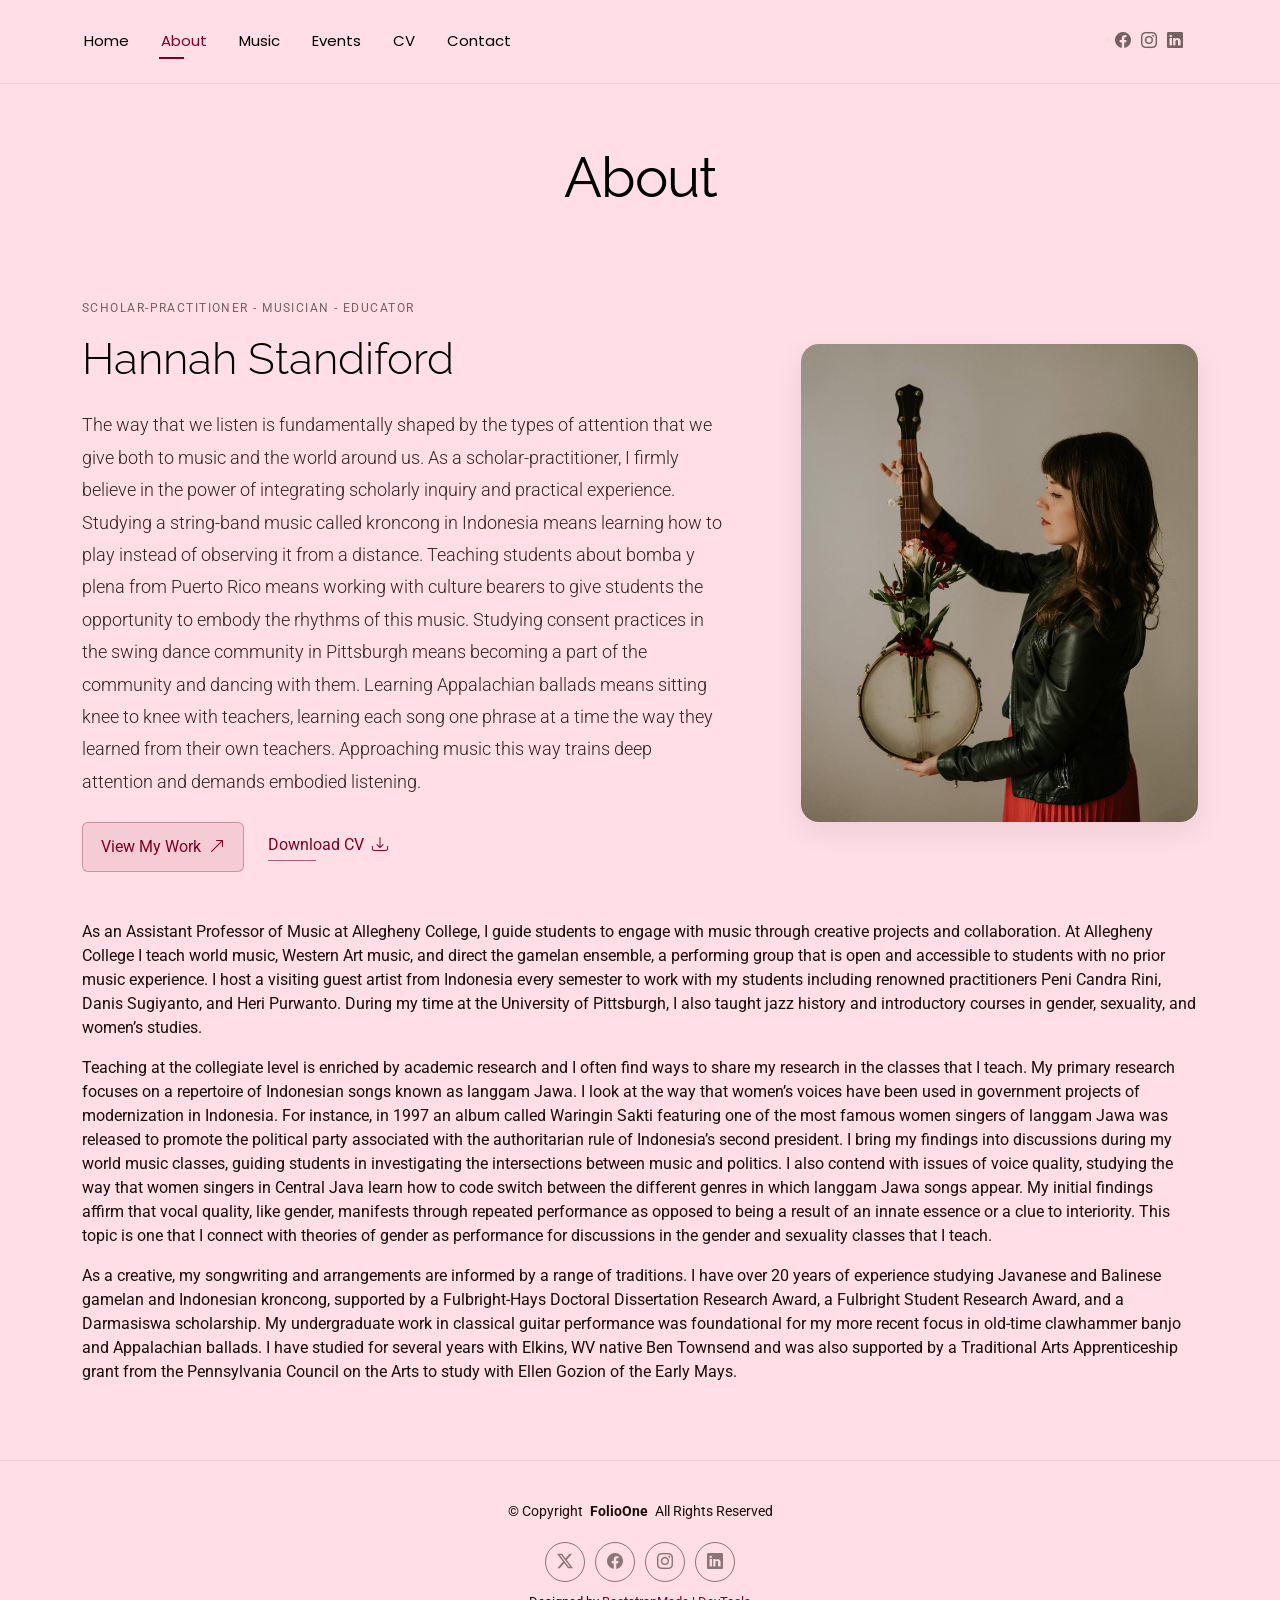
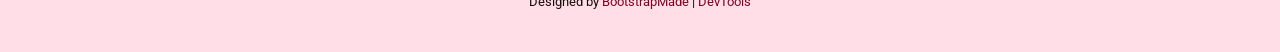
==== commit c71b837b: "draft 2" ====
--- a/about.html
+++ b/about.html
@@ -45,6 +45,7 @@
           <li><a href="index.html">Home</a></li>
           <li><a href="about.html" class="active">About</a></li>
           <li><a href="portfolio.html">Music</a></li>
+          <li><a href="events.html">Events</a></li>
           <li><a href="cv.pdf">CV</a></li>
           <li><a href="contact.html">Contact</a></li>
         </ul>
@@ -78,7 +79,7 @@
           <div class="col-lg-7" data-aos="fade-right" data-aos-delay="150">
             <div class="intro-content">
               <span class="eyebrow">Scholar-Practitioner - Musician - Educator</span>
-              <h2 class="headline">Hi, I'm Hannah Standiford</h2>
+              <h2 class="headline">Hannah Standiford</h2>
               <p class="lead">
                 The way that we listen is fundamentally shaped by the types of attention that we give both to music and the world around us. As a scholar-practitioner, I firmly believe in the power of integrating scholarly inquiry and practical experience. Studying a string-band music called kroncong in Indonesia means learning how to play instead of observing it from a distance. Teaching students about bomba y plena from Puerto Rico means working with culture bearers to give students the opportunity to embody the rhythms of this music. Studying consent practices in the swing dance community in Pittsburgh means becoming a part of the community and dancing with them. Learning Appalachian ballads means sitting knee to knee with teachers, learning each song one phrase at a time the way they learned from their own teachers. Approaching music this way trains deep attention and demands embodied listening.
               </p>
@@ -95,7 +96,7 @@
 
           <div class="col-lg-5" data-aos="zoom-in" data-aos-delay="250">
             <figure class="profile-figure text-center text-lg-end">
-              <img src="assets/img/portfolio/3Hannah.jpg" alt="Portrait of Hannah" class="img-fluid profile-photo">
+              <img src="assets/img/profile/About.jpg" alt="Hannah holding a banjo" class="img-fluid profile-photo">
             </figure>
           </div>
         </div>
--- a/assets/css/main.css
+++ b/assets/css/main.css
@@ -19,22 +19,22 @@
 
 /* Global Colors - The following color variables are used throughout the website. Updating them here will change the color scheme of the entire website */
 :root { 
-  --background-color: #EFE5DF; /* Background color for the entire website, including individual sections */
+  --background-color: #FFDEE7; /* Background color for the entire website, including individual sections */
   --default-color: #180D08; /* Default color used for the majority of the text content across the entire website */
   --heading-color: #000000; /* Color for headings, subheadings and title throughout the website */
-  --accent-color: #EC783E; /* Accent color that represents your brand on the website. It's used for buttons, links, and other elements that need to stand out */
+  --accent-color: #800020; /* Accent color that represents your brand on the website. It's used for buttons, links, and other elements that need to stand out */
   --surface-color: #EBE0D9; /* The surface color is used as a background of boxed elements within sections, such as cards, icon boxes, or other elements that require a visual separation from the global background. */
   --contrast-color: #000000; /* Contrast color for text, ensuring readability against backgrounds of accent, heading, or default colors. */
 }
 
 /* Nav Menu Colors - The following color variables are used specifically for the navigation menu. They are separate from the global colors to allow for more customization options */
 :root {
-  --nav-color: #000000;  /* The default color of the main navmenu links */
-  --nav-hover-color: #EC783E; /* Applied to main navmenu links when they are hovered over or active */
-  --nav-mobile-background-color: #DEC9BD; /* Used as the background color for mobile navigation menu */
-  --nav-dropdown-background-color: #FAEEE8; /* Used as the background color for dropdown items that appear when hovering over primary navigation items */
-  --nav-dropdown-color: #180D08; /* Used for navigation links of the dropdown items in the navigation menu. */
-  --nav-dropdown-hover-color: #EC783E; /* Similar to --nav-hover-color, this color is applied to dropdown navigation links when they are hovered over. */
+  --nav-color: var(--heading-color);  /* The default color of the main navmenu links */
+  --nav-hover-color: var(--accent-color); /* Applied to main navmenu links when they are hovered over or active */
+  --nav-mobile-background-color: var(--background-color); /* Used as the background color for mobile navigation menu */
+  --nav-dropdown-background-color: var(--background-color); /* Used as the background color for dropdown items that appear when hovering over primary navigation items */
+  --nav-dropdown-color: var(--heading-color); /* Used for navigation links of the dropdown items in the navigation menu. */
+  --nav-dropdown-hover-color: var(--accent-color); /* Similar to --nav-hover-color, this color is applied to dropdown navigation links when they are hovered over. */
 }
 
 /* Color Presets - These classes override global colors when applied to any section or element, providing reuse of the sam color scheme. */
@@ -87,57 +87,6 @@
   font-family: var(--heading-font);
 }
 
-/* PHP Email Form Messages
-------------------------------*/
-.php-email-form .error-message {
-  display: none;
-  background: #df1529;
-  color: #ffffff;
-  text-align: left;
-  padding: 15px;
-  margin-bottom: 24px;
-  font-weight: 600;
-}
-
-.php-email-form .sent-message {
-  display: none;
-  color: #ffffff;
-  background: #059652;
-  text-align: center;
-  padding: 15px;
-  margin-bottom: 24px;
-  font-weight: 600;
-}
-
-.php-email-form .loading {
-  display: none;
-  background: var(--surface-color);
-  text-align: center;
-  padding: 15px;
-  margin-bottom: 24px;
-}
-
-.php-email-form .loading:before {
-  content: "";
-  display: inline-block;
-  border-radius: 50%;
-  width: 24px;
-  height: 24px;
-  margin: 0 10px -6px 0;
-  border: 3px solid var(--accent-color);
-  border-top-color: var(--surface-color);
-  animation: php-email-form-loading 1s linear infinite;
-}
-
-@keyframes php-email-form-loading {
-  0% {
-    transform: rotate(0deg);
-  }
-
-  100% {
-    transform: rotate(360deg);
-  }
-}
 
 /*--------------------------------------------------------------
 # Global Header
@@ -205,7 +154,7 @@
 /* Global Header on Scroll
 ------------------------------*/
 .scrolled .header {
-  --background-color: rgba(16, 26, 32, 0.9);
+  --background-color: var(--nav-dropdown-background-color);
 }
 
 /*--------------------------------------------------------------
